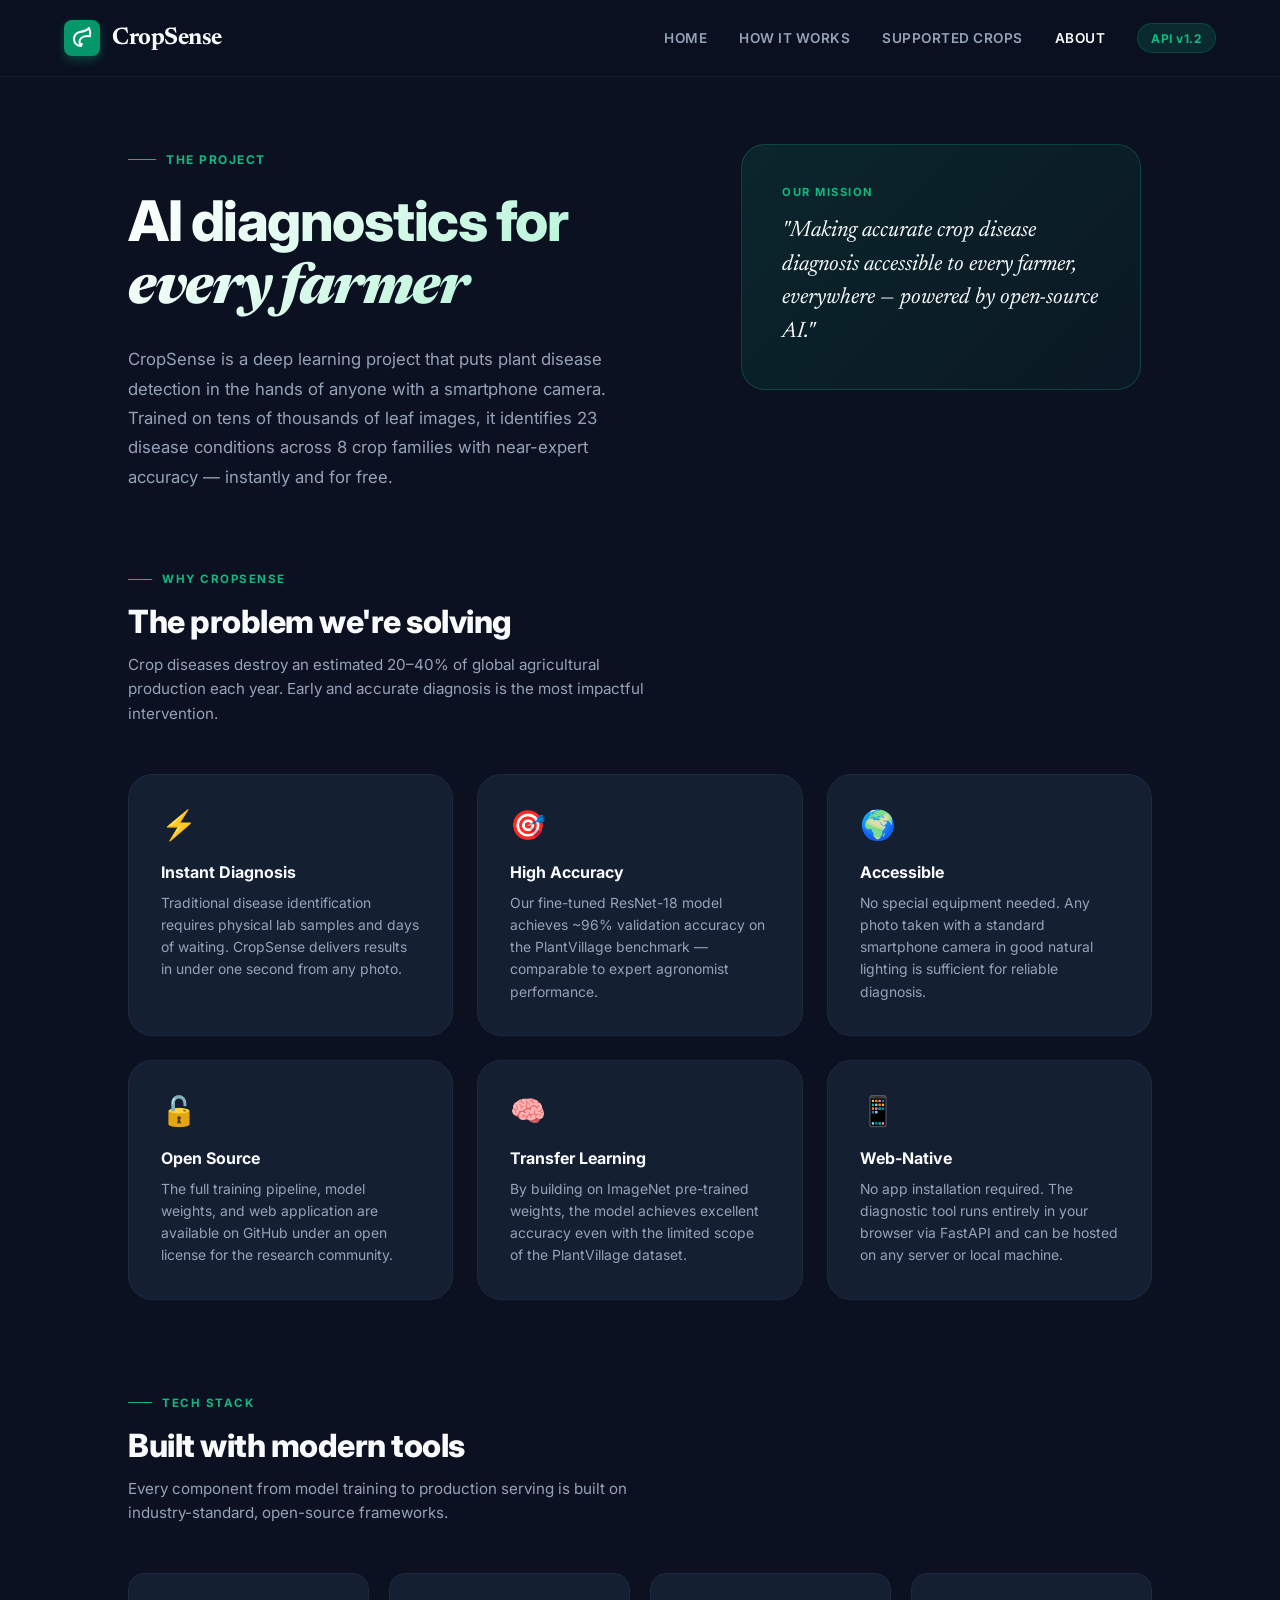
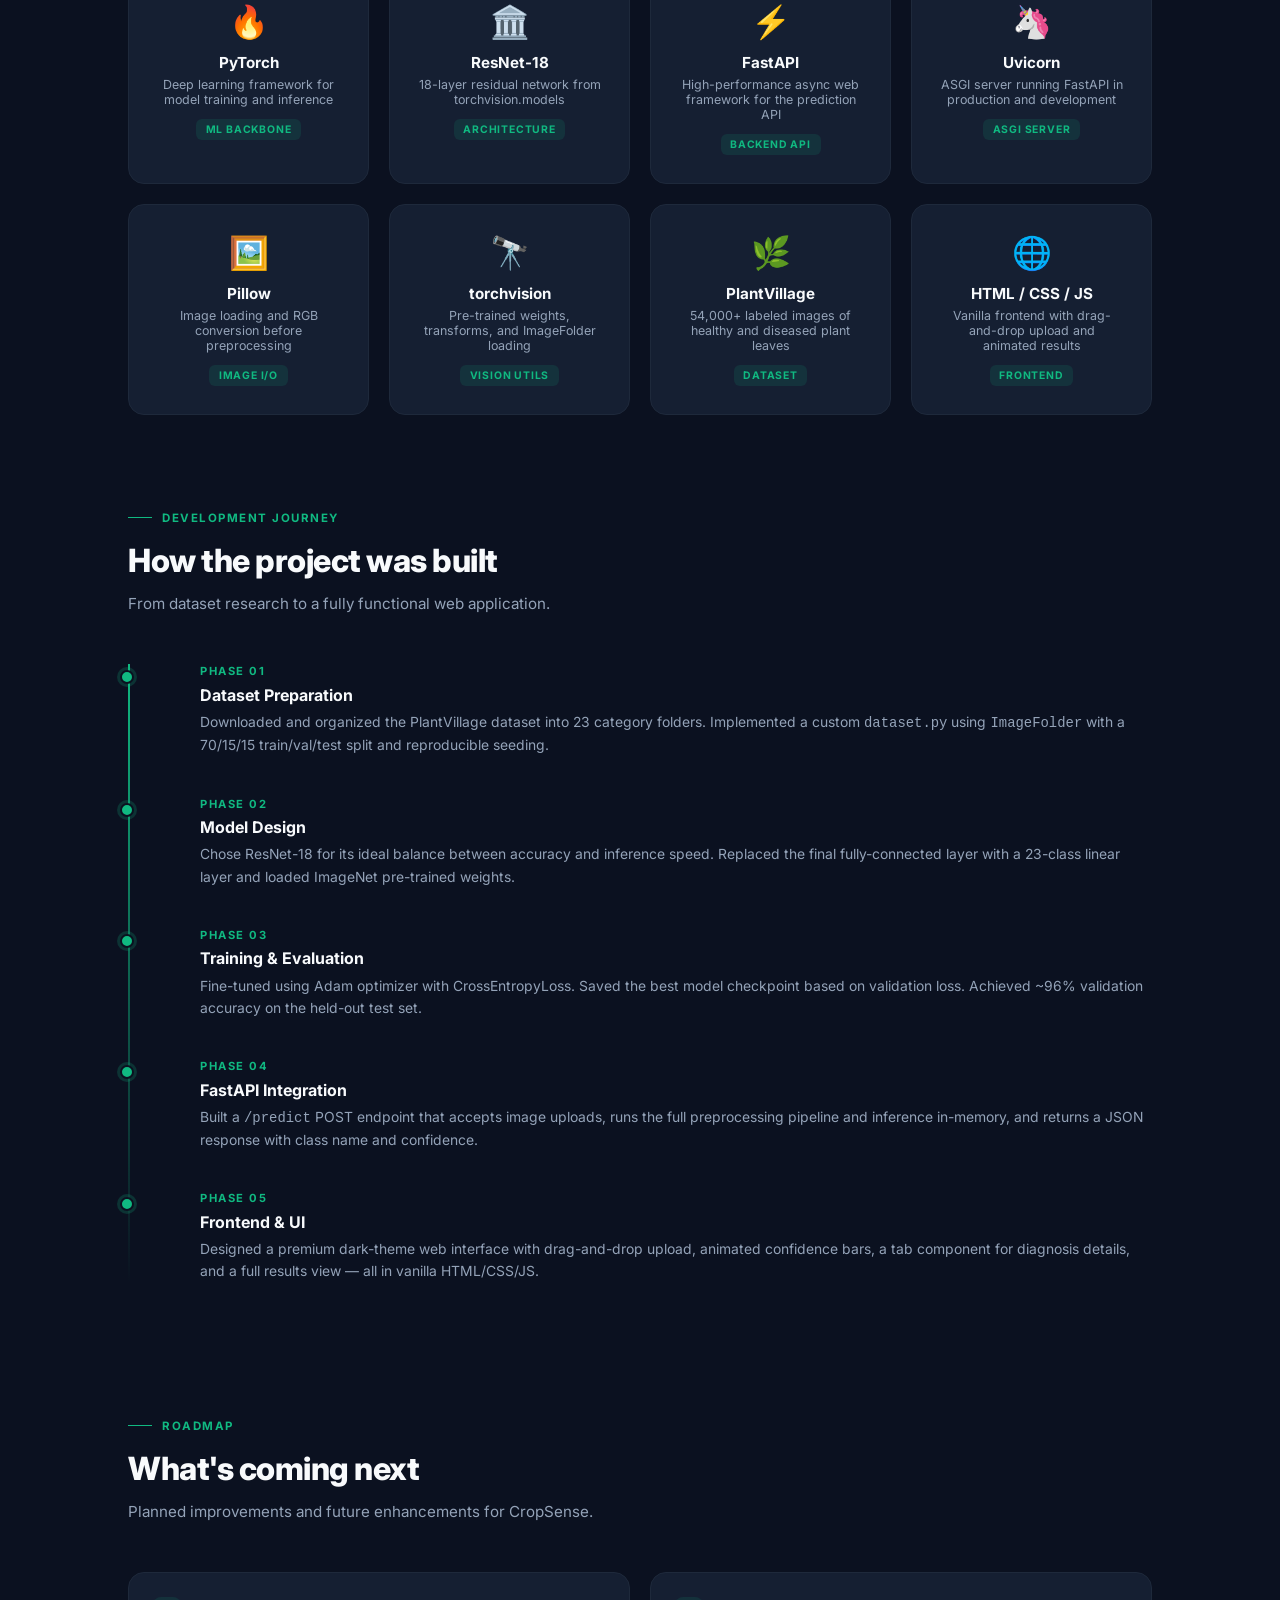
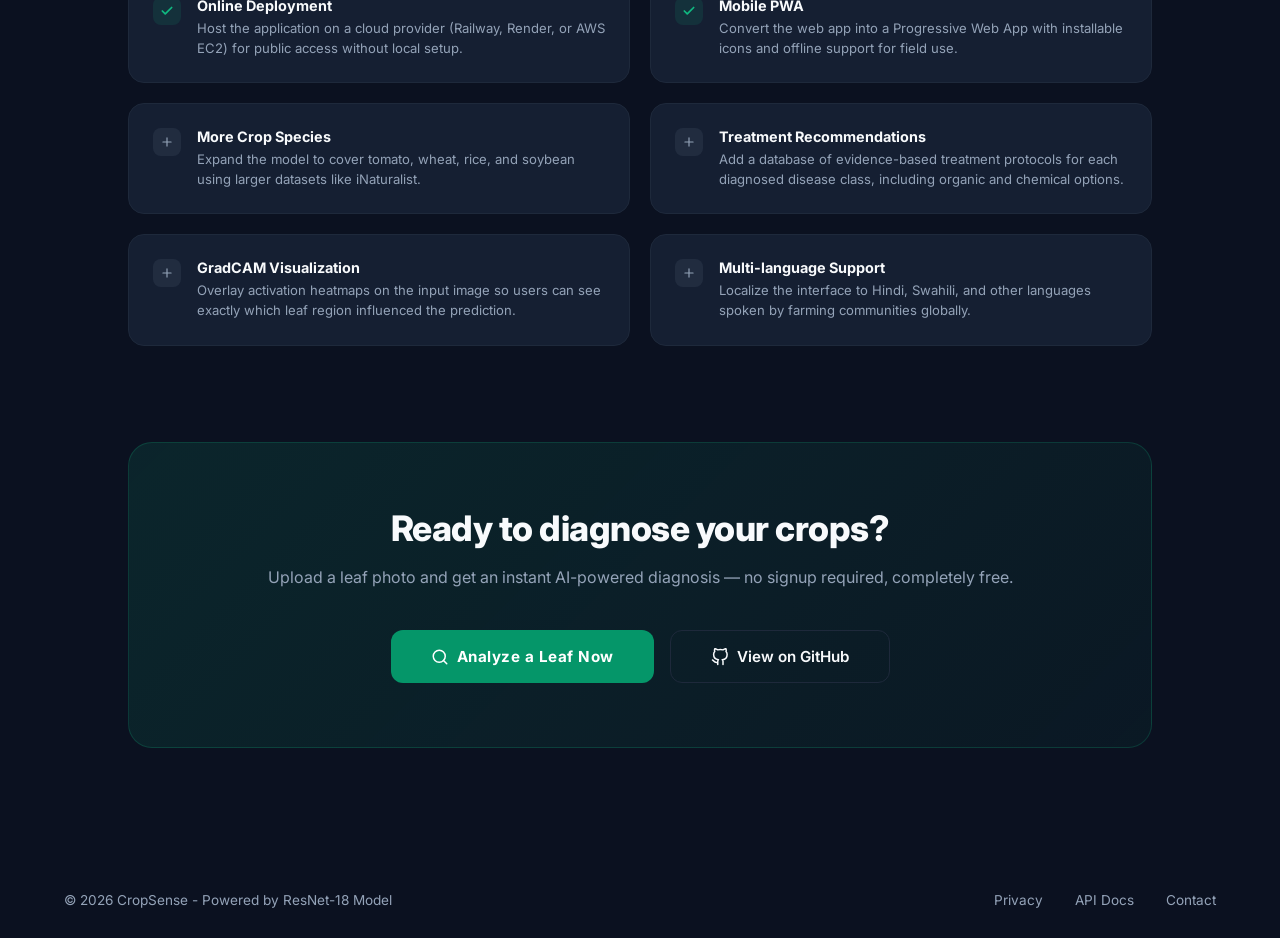
==== static/about.html @ d68f091c "Updated the frontend and added pages for about , home , supported-crops" ====
<!DOCTYPE html>
<html lang="en">
<head>
    <meta charset="UTF-8">
    <meta name="viewport" content="width=device-width, initial-scale=1.0">
    <title>About – CropSense</title>
    <meta name="description" content="About CropSense — an AI-powered plant disease diagnostic tool built with PyTorch, FastAPI, and ResNet-18.">
    <link rel="preconnect" href="https://fonts.googleapis.com">
    <link rel="preconnect" href="https://fonts.gstatic.com" crossorigin>
    <link href="https://fonts.googleapis.com/css2?family=Inter:wght@400;500;600;700;800&family=Newsreader:opsz,wght@6..72,700;6..72,800&display=swap" rel="stylesheet">
    <link rel="stylesheet" href="style.css?v=2">
    <style>
        /* Hero */
        .about-hero {
            padding: 9rem 8rem 5rem 8rem;
            display: flex;
            align-items: flex-start;
            gap: 6rem;
        }
        .hero-left { flex: 1.2; }
        .hero-right { flex: 1; display: flex; align-items: center; justify-content: center; }

        .tag {
            display: inline-flex; align-items: center; gap: 10px;
            color: var(--text-light-green); font-size: 0.75rem; font-weight: 700;
            letter-spacing: 1.5px; margin-bottom: 1.5rem;
        }
        .tag .line { width: 28px; height: 1px; background: var(--text-light-green); }
        .about-hero h1 {
            font-size: 3.5rem; font-weight: 800; letter-spacing: -1.5px;
            line-height: 1.1; margin-bottom: 1.5rem;
            background: linear-gradient(135deg, #fff 0%, #a7f3d0 100%);
            -webkit-background-clip: text; -webkit-text-fill-color: transparent;
        }
        .about-hero .lead { font-size: 1.05rem; color: var(--text-muted); line-height: 1.75; }

        /* Mission card */
        .mission-card {
            background: linear-gradient(135deg, rgba(16,185,129,0.12) 0%, rgba(5,150,105,0.06) 100%);
            border: 1px solid rgba(16,185,129,0.25);
            border-radius: var(--border-radius-xl);
            padding: 2.5rem;
            max-width: 400px;
        }
        .mission-card .m-label {
            font-size: 0.7rem; font-weight: 700; letter-spacing: 1.5px;
            color: var(--text-light-green); margin-bottom: 1rem;
        }
        .mission-card blockquote {
            font-family: 'Newsreader', serif;
            font-size: 1.4rem;
            font-style: italic;
            line-height: 1.5;
            color: var(--text-dark);
            margin: 0;
        }

        /* Why section */
        .why-section { padding: 0 8rem 6rem 8rem; }
        .section-label {
            display: flex; align-items: center; gap: 10px;
            color: var(--text-light-green); font-size: 0.72rem; font-weight: 700;
            letter-spacing: 1.5px; margin-bottom: 1rem;
        }
        .section-label .line { width: 24px; height: 1px; background: var(--text-light-green); }
        .section-title { font-size: 2rem; font-weight: 800; letter-spacing: -0.5px; margin-bottom: 0.75rem; color: var(--text-dark); }
        .section-subtitle { color: var(--text-muted); font-size: 0.95rem; line-height: 1.6; margin-bottom: 3rem; max-width: 540px; }

        .why-grid { display: grid; grid-template-columns: repeat(3, 1fr); gap: 1.5rem; }
        .why-card {
            background: var(--bg-card);
            border: 1px solid var(--border-light);
            border-radius: var(--border-radius-xl);
            padding: 2rem;
            transition: transform 0.25s, border-color 0.25s;
        }
        .why-card:hover { transform: translateY(-4px); border-color: rgba(16,185,129,0.3); }
        .why-icon {
            font-size: 1.8rem; margin-bottom: 1.25rem;
        }
        .why-card h3 { font-size: 1rem; font-weight: 700; color: var(--text-dark); margin-bottom: 0.6rem; }
        .why-card p { font-size: 0.87rem; color: var(--text-muted); line-height: 1.6; }

        /* Tech stack */
        .tech-section { padding: 0 8rem 6rem 8rem; }
        .tech-grid { display: grid; grid-template-columns: repeat(4, 1fr); gap: 1.25rem; }
        .tech-card {
            background: var(--bg-card);
            border: 1px solid var(--border-light);
            border-radius: var(--border-radius-lg);
            padding: 1.75rem;
            text-align: center;
            transition: transform 0.25s, border-color 0.25s;
        }
        .tech-card:hover { transform: translateY(-3px); border-color: rgba(16,185,129,0.3); }
        .tech-logo { font-size: 2rem; margin-bottom: 0.75rem; }
        .tech-card h4 { font-size: 0.95rem; font-weight: 700; color: var(--text-dark); margin-bottom: 0.3rem; }
        .tech-card p { font-size: 0.78rem; color: var(--text-muted); }
        .tech-role {
            display: inline-block; margin-top: 0.75rem;
            font-size: 0.65rem; font-weight: 700; letter-spacing: 0.8px;
            background: rgba(16,185,129,0.12); color: var(--text-light-green);
            padding: 0.25rem 0.6rem; border-radius: 6px;
        }

        /* Timeline */
        .timeline-section { padding: 0 8rem 6rem 8rem; }
        .timeline { position: relative; padding-left: 2rem; }
        .timeline::before {
            content: '';
            position: absolute; left: 0; top: 0; bottom: 0;
            width: 2px;
            background: linear-gradient(180deg, var(--text-light-green) 0%, transparent 100%);
        }
        .timeline-item {
            position: relative; padding-left: 2.5rem; margin-bottom: 2.5rem;
        }
        .timeline-item::before {
            content: '';
            position: absolute; left: -2.5rem; top: 6px;
            width: 10px; height: 10px;
            border-radius: 50%;
            background: var(--text-light-green);
            border: 2px solid var(--bg-main);
            box-shadow: 0 0 0 3px rgba(16,185,129,0.2);
        }
        .timeline-phase {
            font-size: 0.7rem; font-weight: 700; color: var(--text-light-green);
            letter-spacing: 1.5px; margin-bottom: 0.4rem;
        }
        .timeline-item h3 { font-size: 1rem; font-weight: 700; color: var(--text-dark); margin-bottom: 0.4rem; }
        .timeline-item p { font-size: 0.87rem; color: var(--text-muted); line-height: 1.6; }

        /* CTA */
        .cta-section {
            margin: 0 8rem 6rem 8rem;
            background: linear-gradient(135deg, rgba(16,185,129,0.12) 0%, rgba(5,150,105,0.06) 100%);
            border: 1px solid rgba(16,185,129,0.2);
            border-radius: var(--border-radius-xl);
            padding: 4rem;
            text-align: center;
        }
        .cta-section h2 {
            font-size: 2.2rem; font-weight: 800; letter-spacing: -0.5px;
            color: var(--text-dark); margin-bottom: 1rem;
        }
        .cta-section p { color: var(--text-muted); font-size: 1rem; line-height: 1.6; margin-bottom: 2.5rem; }
        .cta-buttons { display: flex; gap: 1rem; justify-content: center; flex-wrap: wrap; }
        .btn-primary {
            background: var(--bg-dark-accent); color: white;
            border: none; padding: 1rem 2.5rem;
            border-radius: 12px; font-weight: 700; font-size: 0.95rem;
            letter-spacing: 0.5px; cursor: pointer; text-decoration: none;
            display: inline-flex; align-items: center; gap: 8px;
            transition: background 0.2s, transform 0.1s;
        }
        .btn-primary:hover { background: var(--bg-dark-accent-hover); transform: translateY(-1px); }
        .btn-secondary {
            background: transparent; color: var(--text-dark);
            border: 1px solid var(--border-light); padding: 1rem 2.5rem;
            border-radius: 12px; font-weight: 600; font-size: 0.95rem;
            cursor: pointer; text-decoration: none;
            display: inline-flex; align-items: center; gap: 8px;
            transition: border-color 0.2s, color 0.2s;
        }
        .btn-secondary:hover { border-color: rgba(16,185,129,0.4); color: var(--text-light-green); }

        /* Future Roadmap */
        .roadmap-section { padding: 0 8rem 6rem 8rem; }
        .roadmap-grid { display: grid; grid-template-columns: repeat(2, 1fr); gap: 1.25rem; }
        .roadmap-item {
            background: var(--bg-card);
            border: 1px solid var(--border-light);
            border-radius: var(--border-radius-lg);
            padding: 1.5rem;
            display: flex;
            align-items: flex-start;
            gap: 1rem;
        }
        .roadmap-check {
            width: 28px; height: 28px; border-radius: 8px;
            display: flex; align-items: center; justify-content: center;
            flex-shrink: 0;
        }
        .roadmap-check.planned { background: rgba(16,185,129,0.12); color: var(--text-light-green); }
        .roadmap-check.future { background: rgba(148,163,184,0.1); color: var(--text-muted); }
        .roadmap-item h4 { font-size: 0.9rem; font-weight: 700; color: var(--text-dark); margin-bottom: 0.3rem; }
        .roadmap-item p { font-size: 0.82rem; color: var(--text-muted); line-height: 1.5; }

        @media(max-width: 1024px) {
            .about-hero { flex-direction: column; padding: 6rem 2rem 3rem; gap: 2rem; }
            .why-section, .tech-section, .timeline-section, .roadmap-section, .cta-section { padding-left: 2rem; padding-right: 2rem; }
            .cta-section { margin-left: 2rem; margin-right: 2rem; }
            .why-grid, .tech-grid { grid-template-columns: repeat(2, 1fr); }
            .roadmap-grid { grid-template-columns: 1fr; }
        }
    </style>
</head>
<body>

    <!-- Navigation -->
    <nav class="navbar">
        <div class="logo-area">
            <div class="logo-icon">
                <svg width="24" height="24" viewBox="0 0 24 24" fill="none" stroke="white" stroke-width="2" stroke-linecap="round" stroke-linejoin="round">
                    <path d="M11 20A7 7 0 0 1 9.8 6.1C15.5 5 17 4.48 19 2c1 2 2 4.18 1 8.3C11.6 9 7.1 14 11 20c.3-.8.6-1.6.8-2M11 20c-1.3-4-4.6-7-8V9h0"/>
                </svg>
            </div>
            <a href="/" style="text-decoration:none"><span class="logo-text">CropSense</span></a>
        </div>
        <div class="nav-links">
            <a href="/">HOME</a>
            <a href="how-it-works.html">HOW IT WORKS</a>
            <a href="supported-crops.html">SUPPORTED CROPS</a>
            <a href="about.html" style="color: var(--text-dark);">ABOUT</a>
            <span class="api-badge">API v1.2</span>
        </div>
    </nav>

    <!-- Hero -->
    <div class="about-hero">
        <div class="hero-left">
            <div class="tag"><span class="line"></span> THE PROJECT</div>
            <h1>AI diagnostics for<br><span style="font-family:'Newsreader',serif;font-style:italic;">every farmer</span></h1>
            <p class="lead">CropSense is a deep learning project that puts plant disease detection in the hands of anyone with a smartphone camera. Trained on tens of thousands of leaf images, it identifies 23 disease conditions across 8 crop families with near-expert accuracy — instantly and for free.</p>
        </div>
        <div class="hero-right">
            <div class="mission-card">
                <div class="m-label">OUR MISSION</div>
                <blockquote>"Making accurate crop disease diagnosis accessible to every farmer, everywhere — powered by open-source AI."</blockquote>
            </div>
        </div>
    </div>

    <!-- Why Section -->
    <div class="why-section">
        <div class="section-label"><span class="line"></span> WHY CROPSENSE</div>
        <h2 class="section-title">The problem we're solving</h2>
        <p class="section-subtitle">Crop diseases destroy an estimated 20–40% of global agricultural production each year. Early and accurate diagnosis is the most impactful intervention.</p>

        <div class="why-grid">
            <div class="why-card">
                <div class="why-icon">⚡</div>
                <h3>Instant Diagnosis</h3>
                <p>Traditional disease identification requires physical lab samples and days of waiting. CropSense delivers results in under one second from any photo.</p>
            </div>
            <div class="why-card">
                <div class="why-icon">🎯</div>
                <h3>High Accuracy</h3>
                <p>Our fine-tuned ResNet-18 model achieves ~96% validation accuracy on the PlantVillage benchmark — comparable to expert agronomist performance.</p>
            </div>
            <div class="why-card">
                <div class="why-icon">🌍</div>
                <h3>Accessible</h3>
                <p>No special equipment needed. Any photo taken with a standard smartphone camera in good natural lighting is sufficient for reliable diagnosis.</p>
            </div>
            <div class="why-card">
                <div class="why-icon">🔓</div>
                <h3>Open Source</h3>
                <p>The full training pipeline, model weights, and web application are available on GitHub under an open license for the research community.</p>
            </div>
            <div class="why-card">
                <div class="why-icon">🧠</div>
                <h3>Transfer Learning</h3>
                <p>By building on ImageNet pre-trained weights, the model achieves excellent accuracy even with the limited scope of the PlantVillage dataset.</p>
            </div>
            <div class="why-card">
                <div class="why-icon">📱</div>
                <h3>Web-Native</h3>
                <p>No app installation required. The diagnostic tool runs entirely in your browser via FastAPI and can be hosted on any server or local machine.</p>
            </div>
        </div>
    </div>

    <!-- Tech Stack -->
    <div class="tech-section">
        <div class="section-label"><span class="line"></span> TECH STACK</div>
        <h2 class="section-title">Built with modern tools</h2>
        <p class="section-subtitle">Every component from model training to production serving is built on industry-standard, open-source frameworks.</p>

        <div class="tech-grid">
            <div class="tech-card">
                <div class="tech-logo">🔥</div>
                <h4>PyTorch</h4>
                <p>Deep learning framework for model training and inference</p>
                <span class="tech-role">ML BACKBONE</span>
            </div>
            <div class="tech-card">
                <div class="tech-logo">🏛️</div>
                <h4>ResNet-18</h4>
                <p>18-layer residual network from torchvision.models</p>
                <span class="tech-role">ARCHITECTURE</span>
            </div>
            <div class="tech-card">
                <div class="tech-logo">⚡</div>
                <h4>FastAPI</h4>
                <p>High-performance async web framework for the prediction API</p>
                <span class="tech-role">BACKEND API</span>
            </div>
            <div class="tech-card">
                <div class="tech-logo">🦄</div>
                <h4>Uvicorn</h4>
                <p>ASGI server running FastAPI in production and development</p>
                <span class="tech-role">ASGI SERVER</span>
            </div>
            <div class="tech-card">
                <div class="tech-logo">🖼️</div>
                <h4>Pillow</h4>
                <p>Image loading and RGB conversion before preprocessing</p>
                <span class="tech-role">IMAGE I/O</span>
            </div>
            <div class="tech-card">
                <div class="tech-logo">🔭</div>
                <h4>torchvision</h4>
                <p>Pre-trained weights, transforms, and ImageFolder loading</p>
                <span class="tech-role">VISION UTILS</span>
            </div>
            <div class="tech-card">
                <div class="tech-logo">🌿</div>
                <h4>PlantVillage</h4>
                <p>54,000+ labeled images of healthy and diseased plant leaves</p>
                <span class="tech-role">DATASET</span>
            </div>
            <div class="tech-card">
                <div class="tech-logo">🌐</div>
                <h4>HTML / CSS / JS</h4>
                <p>Vanilla frontend with drag-and-drop upload and animated results</p>
                <span class="tech-role">FRONTEND</span>
            </div>
        </div>
    </div>

    <!-- Development Timeline -->
    <div class="timeline-section">
        <div class="section-label"><span class="line"></span> DEVELOPMENT JOURNEY</div>
        <h2 class="section-title">How the project was built</h2>
        <p class="section-subtitle">From dataset research to a fully functional web application.</p>

        <div class="timeline">
            <div class="timeline-item">
                <div class="timeline-phase">PHASE 01</div>
                <h3>Dataset Preparation</h3>
                <p>Downloaded and organized the PlantVillage dataset into 23 category folders. Implemented a custom <code>dataset.py</code> using <code>ImageFolder</code> with a 70/15/15 train/val/test split and reproducible seeding.</p>
            </div>
            <div class="timeline-item">
                <div class="timeline-phase">PHASE 02</div>
                <h3>Model Design</h3>
                <p>Chose ResNet-18 for its ideal balance between accuracy and inference speed. Replaced the final fully-connected layer with a 23-class linear layer and loaded ImageNet pre-trained weights.</p>
            </div>
            <div class="timeline-item">
                <div class="timeline-phase">PHASE 03</div>
                <h3>Training &amp; Evaluation</h3>
                <p>Fine-tuned using Adam optimizer with CrossEntropyLoss. Saved the best model checkpoint based on validation loss. Achieved ~96% validation accuracy on the held-out test set.</p>
            </div>
            <div class="timeline-item">
                <div class="timeline-phase">PHASE 04</div>
                <h3>FastAPI Integration</h3>
                <p>Built a <code>/predict</code> POST endpoint that accepts image uploads, runs the full preprocessing pipeline and inference in-memory, and returns a JSON response with class name and confidence.</p>
            </div>
            <div class="timeline-item">
                <div class="timeline-phase">PHASE 05</div>
                <h3>Frontend &amp; UI</h3>
                <p>Designed a premium dark-theme web interface with drag-and-drop upload, animated confidence bars, a tab component for diagnosis details, and a full results view — all in vanilla HTML/CSS/JS.</p>
            </div>
        </div>
    </div>

    <!-- Future Roadmap -->
    <div class="roadmap-section">
        <div class="section-label"><span class="line"></span> ROADMAP</div>
        <h2 class="section-title">What's coming next</h2>
        <p class="section-subtitle">Planned improvements and future enhancements for CropSense.</p>

        <div class="roadmap-grid">
            <div class="roadmap-item">
                <div class="roadmap-check planned">
                    <svg width="14" height="14" viewBox="0 0 24 24" fill="none" stroke="currentColor" stroke-width="3" stroke-linecap="round" stroke-linejoin="round"><polyline points="20 6 9 17 4 12"></polyline></svg>
                </div>
                <div>
                    <h4>Online Deployment</h4>
                    <p>Host the application on a cloud provider (Railway, Render, or AWS EC2) for public access without local setup.</p>
                </div>
            </div>
            <div class="roadmap-item">
                <div class="roadmap-check planned">
                    <svg width="14" height="14" viewBox="0 0 24 24" fill="none" stroke="currentColor" stroke-width="3" stroke-linecap="round" stroke-linejoin="round"><polyline points="20 6 9 17 4 12"></polyline></svg>
                </div>
                <div>
                    <h4>Mobile PWA</h4>
                    <p>Convert the web app into a Progressive Web App with installable icons and offline support for field use.</p>
                </div>
            </div>
            <div class="roadmap-item">
                <div class="roadmap-check future">
                    <svg width="14" height="14" viewBox="0 0 24 24" fill="none" stroke="currentColor" stroke-width="2" stroke-linecap="round" stroke-linejoin="round"><line x1="12" y1="5" x2="12" y2="19"></line><line x1="5" y1="12" x2="19" y2="12"></line></svg>
                </div>
                <div>
                    <h4>More Crop Species</h4>
                    <p>Expand the model to cover tomato, wheat, rice, and soybean using larger datasets like iNaturalist.</p>
                </div>
            </div>
            <div class="roadmap-item">
                <div class="roadmap-check future">
                    <svg width="14" height="14" viewBox="0 0 24 24" fill="none" stroke="currentColor" stroke-width="2" stroke-linecap="round" stroke-linejoin="round"><line x1="12" y1="5" x2="12" y2="19"></line><line x1="5" y1="12" x2="19" y2="12"></line></svg>
                </div>
                <div>
                    <h4>Treatment Recommendations</h4>
                    <p>Add a database of evidence-based treatment protocols for each diagnosed disease class, including organic and chemical options.</p>
                </div>
            </div>
            <div class="roadmap-item">
                <div class="roadmap-check future">
                    <svg width="14" height="14" viewBox="0 0 24 24" fill="none" stroke="currentColor" stroke-width="2" stroke-linecap="round" stroke-linejoin="round"><line x1="12" y1="5" x2="12" y2="19"></line><line x1="5" y1="12" x2="19" y2="12"></line></svg>
                </div>
                <div>
                    <h4>GradCAM Visualization</h4>
                    <p>Overlay activation heatmaps on the input image so users can see exactly which leaf region influenced the prediction.</p>
                </div>
            </div>
            <div class="roadmap-item">
                <div class="roadmap-check future">
                    <svg width="14" height="14" viewBox="0 0 24 24" fill="none" stroke="currentColor" stroke-width="2" stroke-linecap="round" stroke-linejoin="round"><line x1="12" y1="5" x2="12" y2="19"></line><line x1="5" y1="12" x2="19" y2="12"></line></svg>
                </div>
                <div>
                    <h4>Multi-language Support</h4>
                    <p>Localize the interface to Hindi, Swahili, and other languages spoken by farming communities globally.</p>
                </div>
            </div>
        </div>
    </div>

    <!-- CTA -->
    <div class="cta-section">
        <h2>Ready to diagnose your crops?</h2>
        <p>Upload a leaf photo and get an instant AI-powered diagnosis — no signup required, completely free.</p>
        <div class="cta-buttons">
            <a href="/" class="btn-primary">
                <svg width="18" height="18" viewBox="0 0 24 24" fill="none" stroke="currentColor" stroke-width="2" stroke-linecap="round" stroke-linejoin="round"><circle cx="11" cy="11" r="8"></circle><line x1="21" y1="21" x2="16.65" y2="16.65"></line></svg>
                Analyze a Leaf Now
            </a>
            <a href="https://github.com/AdarshRaj-404/Crop_disease_prediction" target="_blank" class="btn-secondary">
                <svg width="18" height="18" viewBox="0 0 24 24" fill="none" stroke="currentColor" stroke-width="2" stroke-linecap="round" stroke-linejoin="round"><path d="M9 19c-5 1.5-5-2.5-7-3m14 6v-3.87a3.37 3.37 0 0 0-.94-2.61c3.14-.35 6.44-1.54 6.44-7A5.44 5.44 0 0 0 20 4.77 5.07 5.07 0 0 0 19.91 1S18.73.65 16 2.48a13.38 13.38 0 0 0-7 0C6.27.65 5.09 1 5.09 1A5.07 5.07 0 0 0 5 4.77a5.44 5.44 0 0 0-1.5 3.78c0 5.42 3.3 6.61 6.44 7A3.37 3.37 0 0 0 9 18.13V22"></path></svg>
                View on GitHub
            </a>
        </div>
    </div>

    <!-- Footer -->
    <footer>
        <div class="copy">© 2026 CropSense - Powered by ResNet-18 Model</div>
        <div class="footer-links">
            <a href="#">Privacy</a>
            <a href="#">API Docs</a>
            <a href="#">Contact</a>
        </div>
    </footer>

</body>
</html>
---- static/style.css ----
:root {
    /* New Dark Theme Palette */
    --bg-main: #0B1120;
    /* Deep slate baseline */
    --bg-card: #151f32;
    /* Slightly lighter card bg */
    --bg-dark-accent: #059669;
    /* Emerald green */
    --bg-dark-accent-hover: #047857;
    --text-dark: #f8fafc;
    /* Primary text (white/slate-50) */
    --text-forest: #34d399;
    /* Green accent text */
    --text-light-green: #10b981;
    --text-muted: #94a3b8;
    /* Slate-400 for subtitles/descriptions */
    --border-light: #1e293b;

    /* Specific statuses */
    --pill-healthy-bg: #064e3b;
    --pill-healthy-text: #34d399;

    /* Layout */
    --border-radius-lg: 16px;
    --border-radius-xl: 24px;
    --shadow-card: 0 20px 40px rgba(0, 0, 0, 0.5);
}

* {
    box-sizing: border-box;
    margin: 0;
    padding: 0;
}

body {
    background-color: var(--bg-main);
    color: var(--text-dark);
    font-family: 'Inter', -apple-system, sans-serif;
    min-height: 100vh;
    display: flex;
    flex-direction: column;
    overflow-x: hidden;
}

/* --- Navigation --- */
.navbar {
    position: fixed;
    top: 0;
    left: 0;
    width: 100%;
    display: flex;
    justify-content: space-between;
    align-items: center;
    padding: 1.25rem 4rem;
    z-index: 1000;
    /* Translucency effect when scrolling */
    background-color: rgba(11, 17, 32, 0.75);
    backdrop-filter: blur(12px);
    -webkit-backdrop-filter: blur(12px);
    border-bottom: 1px solid rgba(255, 255, 255, 0.05);
}

.logo-area {
    display: flex;
    align-items: center;
    gap: 0.75rem;
}

.logo-icon {
    width: 36px;
    height: 36px;
    background-color: var(--bg-dark-accent);
    border-radius: 8px;
    display: flex;
    align-items: center;
    justify-content: center;
    box-shadow: 0 4px 10px rgba(5, 150, 105, 0.4);
}

.logo-text {
    font-family: 'Newsreader', serif;
    font-weight: 700;
    font-size: 1.5rem;
    color: var(--text-dark);
    letter-spacing: -0.5px;
}

.nav-links {
    display: flex;
    align-items: center;
    gap: 2rem;
}

.nav-links a {
    text-decoration: none;
    color: var(--text-muted);
    font-size: 0.85rem;
    font-weight: 600;
    letter-spacing: 0.5px;
    transition: color 0.2s;
}

.nav-links a:hover {
    color: var(--text-dark);
}

.api-badge {
    background: rgba(5, 150, 105, 0.2);
    color: var(--text-light-green);
    border: 1px solid rgba(5, 150, 105, 0.3);
    font-size: 0.75rem;
    font-weight: 700;
    padding: 0.4rem 0.8rem;
    border-radius: 20px;
    letter-spacing: 0.5px;
}

/* --- Split Layout Main --- */
.split-layout {
    display: flex;
    flex: 1;
    position: relative;
    padding-top: 5rem;
    /* Push down content so fixed navbar doesn't cover it */
}

/* Left Pane Details */
.left-pane {
    flex: 1;
    padding: 4rem 4rem 4rem 8rem;
    display: flex;
    flex-direction: column;
    justify-content: center;
    position: relative;
}

.hero-content {
    max-width: 550px;
    position: relative;
    z-index: 2;
}

.subtitle-badge {
    color: var(--text-light-green);
    font-size: 0.75rem;
    font-weight: 700;
    letter-spacing: 1.5px;
    margin-bottom: 1.5rem;
    display: flex;
    align-items: center;
    gap: 12px;
}

.subtitle-badge .line {
    width: 30px;
    height: 1px;
    background-color: var(--text-light-green);
}

.left-pane h1 {
    font-family: 'Inter', sans-serif;
    font-size: 5rem;
    line-height: 1.1;
    font-weight: 800;
    margin-bottom: 2rem;
    letter-spacing: -2px;
    background: linear-gradient(135deg, #ffffff 0%, #a7f3d0 100%);
    -webkit-background-clip: text;
    -webkit-text-fill-color: transparent;
}

.accent-italic {
    font-family: 'Newsreader', serif;
    font-style: italic;
    font-weight: 700;
    background: linear-gradient(135deg, #34d399 0%, #10b981 100%);
    -webkit-background-clip: text;
    -webkit-text-fill-color: transparent;
}

.hero-desc {
    font-size: 1.15rem;
    line-height: 1.6;
    color: var(--text-muted);
    margin-bottom: 4rem;
    max-width: 450px;
}


.leaf-watermark {
    position: absolute;
    top: 10%;
    right: 0;
    width: 300px;
    height: auto;
    color: rgba(255, 255, 255, 0.02);
    z-index: 1;
    pointer-events: none;
}

/* Right Pane Details */
.right-pane {
    flex: 1;
    background-color: transparent;
    position: relative;
    display: flex;
    justify-content: center;
    align-items: flex-start;
    padding-top: 4rem;
}

.background-circles {
    position: absolute;
    top: 50%;
    left: 50%;
    transform: translate(-50%, -50%);
    width: 600px;
    height: 600px;
    border-radius: 50%;
    border: 1px solid rgba(255, 255, 255, 0.02);
    z-index: 1;
}

.background-circles::before {
    content: '';
    position: absolute;
    top: 10%;
    left: 10%;
    right: 10%;
    bottom: 10%;
    border-radius: 50%;
    border: 1px solid rgba(255, 255, 255, 0.03);
}

/* --- Widgets --- */
.analysis-widget {
    background: var(--bg-card);
    width: 100%;
    max-width: 500px;
    border-radius: var(--border-radius-xl);
    box-shadow: var(--shadow-card);
    z-index: 10;
    overflow: hidden;
    transition: all 0.3s ease;
    border: 1px solid var(--border-light);
}

.widget-header {
    background: rgba(0, 0, 0, 0.2);
    color: var(--text-dark);
    padding: 1.25rem 1.5rem;
    display: flex;
    justify-content: space-between;
    align-items: center;
    font-size: 0.8rem;
    font-weight: 700;
    letter-spacing: 1px;
    border-bottom: 1px solid var(--border-light);
}

.status-dot {
    width: 8px;
    height: 8px;
    background: #10b981;
    border-radius: 50%;
    box-shadow: 0 0 0 4px rgba(16, 185, 129, 0.2);
}

.widget-body {
    padding: 2.5rem;
}

.upload-area {
    border: 1px dashed var(--border-light);
    background: rgba(0, 0, 0, 0.2);
    border-radius: var(--border-radius-lg);
    height: 250px;
    display: flex;
    justify-content: center;
    align-items: center;
    margin-bottom: 1.5rem;
    transition: all 0.2s ease;
}

.upload-area.highlight {
    border-color: var(--text-light-green);
    background: rgba(16, 185, 129, 0.05);
}

.upload-placeholder {
    display: flex;
    flex-direction: column;
    align-items: center;
    gap: 0.5rem;
}

.placeholder-icon {
    color: var(--text-light-green);
    margin-bottom: 0.5rem;
}

.primary-text {
    font-weight: 700;
    color: var(--text-dark);
    font-size: 1.1rem;
}

.secondary-text {
    color: var(--text-muted);
    font-size: 0.9rem;
}

.btn-text-upload {
    background: none;
    border: none;
    color: var(--text-light-green);
    font-weight: 600;
    text-decoration: underline;
    cursor: pointer;
    font-size: 0.9rem;
}

.file-info {
    display: flex;
    justify-content: space-between;
    align-items: center;
    background: rgba(0, 0, 0, 0.2);
    padding: 1rem 1.5rem;
    border-radius: 8px;
    border: 1px solid var(--border-light);
    margin-bottom: 1.5rem;
}

.file-details {
    display: flex;
    align-items: center;
    gap: 12px;
    font-size: 0.9rem;
    font-weight: 500;
    color: var(--text-dark);
}

.file-actions {
    display: flex;
    align-items: center;
    gap: 12px;
}

.filesize {
    font-size: 0.8rem;
    color: var(--text-muted);
}

.btn-close {
    background: none;
    border: none;
    color: var(--text-muted);
    cursor: pointer;
    display: flex;
    align-items: center;
    justify-content: center;
}

.btn-close:hover {
    color: #ef4444;
}

.btn-primary-dark {
    width: 100%;
    background: var(--bg-dark-accent);
    color: white;
    border: none;
    padding: 1.2rem;
    border-radius: 12px;
    font-weight: 600;
    font-size: 0.95rem;
    letter-spacing: 0.5px;
    cursor: pointer;
    display: flex;
    justify-content: center;
    align-items: center;
    gap: 8px;
    transition: background 0.2s, transform 0.1s;
}

.btn-primary-dark:hover:not(:disabled) {
    background: var(--bg-dark-accent-hover);
    transform: translateY(-1px);
}

.btn-primary-dark:disabled {
    background: #334155;
    color: #94a3b8;
    cursor: not-allowed;
}

/* --- Results View (The full-width layout shown in second image) --- */
.results-view {
    width: 100%;
    padding: 0 4rem;
    z-index: 20;
    animation: fadeIn 0.4s ease forwards;
}

/* We hide the hero content to make results full width */
body.results-mode .left-pane .hero-content,
body.results-mode .left-pane .leaf-watermark {
    display: none;
}

body.results-mode .right-pane {
    background-color: transparent;
}

body.results-mode .split-layout {
    display: block;
    padding-top: 7rem;
    /* slightly more padding for Nav in full mode */
}

.results-grid {
    display: grid;
    grid-template-columns: 1fr 1fr;
    gap: 2rem;
    margin-bottom: 2rem;
    max-width: 1100px;
    margin: 0 auto 2rem auto;
}

.image-presentation {
    background: var(--bg-card);
    border-radius: var(--border-radius-xl);
    overflow: hidden;
    position: relative;
    box-shadow: var(--shadow-card);
    border: 1px solid var(--border-light);
}

#result-img {
    width: 100%;
    height: 100%;
    object-fit: cover;
    display: block;
    aspect-ratio: 1 / 1;
}

.data-presentation {
    background: var(--bg-card);
    border-radius: var(--border-radius-xl);
    padding: 3rem;
    box-shadow: var(--shadow-card);
    border: 1px solid var(--border-light);
}

/* Pill badge styling */
.pill-badge {
    display: inline-flex;
    align-items: center;
    gap: 6px;
    padding: 0.4rem 0.8rem;
    border-radius: 20px;
    font-size: 0.75rem;
    font-weight: 700;
    letter-spacing: 0.5px;
    margin-bottom: 1rem;
}

.pill-badge.healthy {
    background: var(--pill-healthy-bg);
    color: var(--pill-healthy-text);
}

.pill-badge.healthy .dot {
    background: var(--pill-healthy-text);
}

.pill-badge.disease {
    background: #450a0a;
    color: #fca5a5;
}

.pill-badge.disease .dot {
    background: #ef4444;
}

.pill-badge .dot {
    width: 6px;
    height: 6px;
    border-radius: 50%;
}

.diagnosis-header {
    font-family: 'Newsreader', serif;
    font-size: 2.5rem;
    color: var(--text-dark);
    margin-bottom: 0.2rem;
}

.diagnosis-sub {
    color: var(--text-muted);
    font-style: italic;
    margin-bottom: 2.5rem;
}

/* Confidence Bar exactly like mockup */
.confidence-row {
    display: flex;
    align-items: center;
    gap: 1.5rem;
    margin-bottom: 3rem;
}

.conf-label {
    font-size: 0.75rem;
    font-weight: 700;
    color: var(--text-muted);
    letter-spacing: 1px;
}

.conf-bar-bg {
    flex: 1;
    height: 6px;
    background: #1e293b;
    /* Dark track */
    border-radius: 3px;
    overflow: hidden;
}

.conf-bar-fill {
    height: 100%;
    background: var(--text-light-green);
    /* Default green */
    border-radius: 3px;
    transition: width 1s ease;
    box-shadow: 0 0 10px rgba(16, 185, 129, 0.4);
}

.conf-bar-fill.warning {
    background: #ef4444;
    /* Red for disease */
    box-shadow: 0 0 10px rgba(239, 68, 68, 0.4);
}

.conf-value {
    font-weight: 700;
    font-family: 'Newsreader', serif;
    font-size: 1.25rem;
}

/* Tabs */
.tabs {
    display: flex;
    border-bottom: 1px solid var(--border-light);
    margin-bottom: 2rem;
}

.tab {
    padding: 1rem 1.5rem;
    font-size: 0.8rem;
    font-weight: 700;
    color: var(--text-muted);
    cursor: pointer;
    border-bottom: 2px solid transparent;
    transition: all 0.2s;
    letter-spacing: 0.5px;
}

.tab.active {
    color: var(--text-dark);
    border-bottom-color: var(--text-light-green);
}

.tab-content {
    display: none;
    animation: fadeIn 0.3s;
}

.tab-content.active {
    display: block;
}

.checklist {
    list-style: none;
}

.checklist li {
    display: flex;
    gap: 1rem;
    margin-bottom: 1.5rem;
    font-size: 0.95rem;
    line-height: 1.5;
    color: var(--text-dark);
}

.checklist li strong {
    color: var(--text-light-green);
}

.check-icon {
    flex-shrink: 0;
    width: 20px;
    height: 20px;
    border-radius: 50%;
    background: var(--pill-healthy-bg);
    color: var(--pill-healthy-text);
    display: flex;
    justify-content: center;
    align-items: center;
    margin-top: 2px;
}

/* Action Cards */
.action-cards {
    display: grid;
    grid-template-columns: repeat(3, 1fr);
    gap: 1.5rem;
    max-width: 1100px;
    margin: 0 auto;
}

.action-card {
    background: var(--bg-card);
    padding: 2rem;
    border-radius: var(--border-radius-lg);
    box-shadow: var(--shadow-card);
    transition: transform 0.2s;
    cursor: pointer;
    border: 1px solid var(--border-light);
}

.action-card:hover {
    transform: translateY(-3px);
    border-color: rgba(255, 255, 255, 0.1);
}

.card-icon {
    width: 40px;
    height: 40px;
    background: rgba(0, 0, 0, 0.2);
    border-radius: 8px;
    display: flex;
    justify-content: center;
    align-items: center;
    margin-bottom: 1rem;
}

.action-card h4 {
    font-size: 1rem;
    color: var(--text-dark);
    margin-bottom: 0.5rem;
}

.action-card p {
    font-size: 0.85rem;
    color: var(--text-muted);
    line-height: 1.5;
}

/* Resets */
#reset-workflow {
    margin: 3rem auto 0 auto;
    display: flex;
    align-items: center;
    gap: 8px;
    color: var(--text-muted);
    font-size: 0.8rem;
    letter-spacing: 1px;
    background: transparent;
    border: none;
    cursor: pointer;
}

#reset-workflow:hover {
    color: var(--text-dark);
}

/* Utilities */
.hidden {
    display: none !important;
}

.loader-box {
    display: flex;
    flex-direction: column;
    align-items: center;
    gap: 1rem;
    padding: 3rem 0;
    color: var(--text-muted);
    font-weight: 500;
}

.spinner-modern {
    width: 40px;
    height: 40px;
    border: 3px solid rgba(255, 255, 255, 0.05);
    border-top-color: var(--text-light-green);
    border-radius: 50%;
    animation: spin 1s linear infinite;
}

@keyframes spin {
    to {
        transform: rotate(360deg);
    }
}

@keyframes fadeIn {
    from {
        opacity: 0;
        transform: translateY(5px);
    }

    to {
        opacity: 1;
        transform: translateY(0);
    }
}

/* Footer Section */
footer {
    display: flex;
    justify-content: space-between;
    padding: 3rem 4rem 2rem 4rem;
    color: var(--text-muted);
    font-size: 0.85rem;
    z-index: 100;
}

.footer-links {
    display: flex;
    gap: 2rem;
}

.footer-links a {
    color: inherit;
    text-decoration: none;
}

.footer-links a:hover {
    color: var(--text-dark);
}

@media(max-width: 1024px) {
    .split-layout {
        flex-direction: column;
    }

    body.results-mode .results-grid {
        grid-template-columns: 1fr;
    }
}
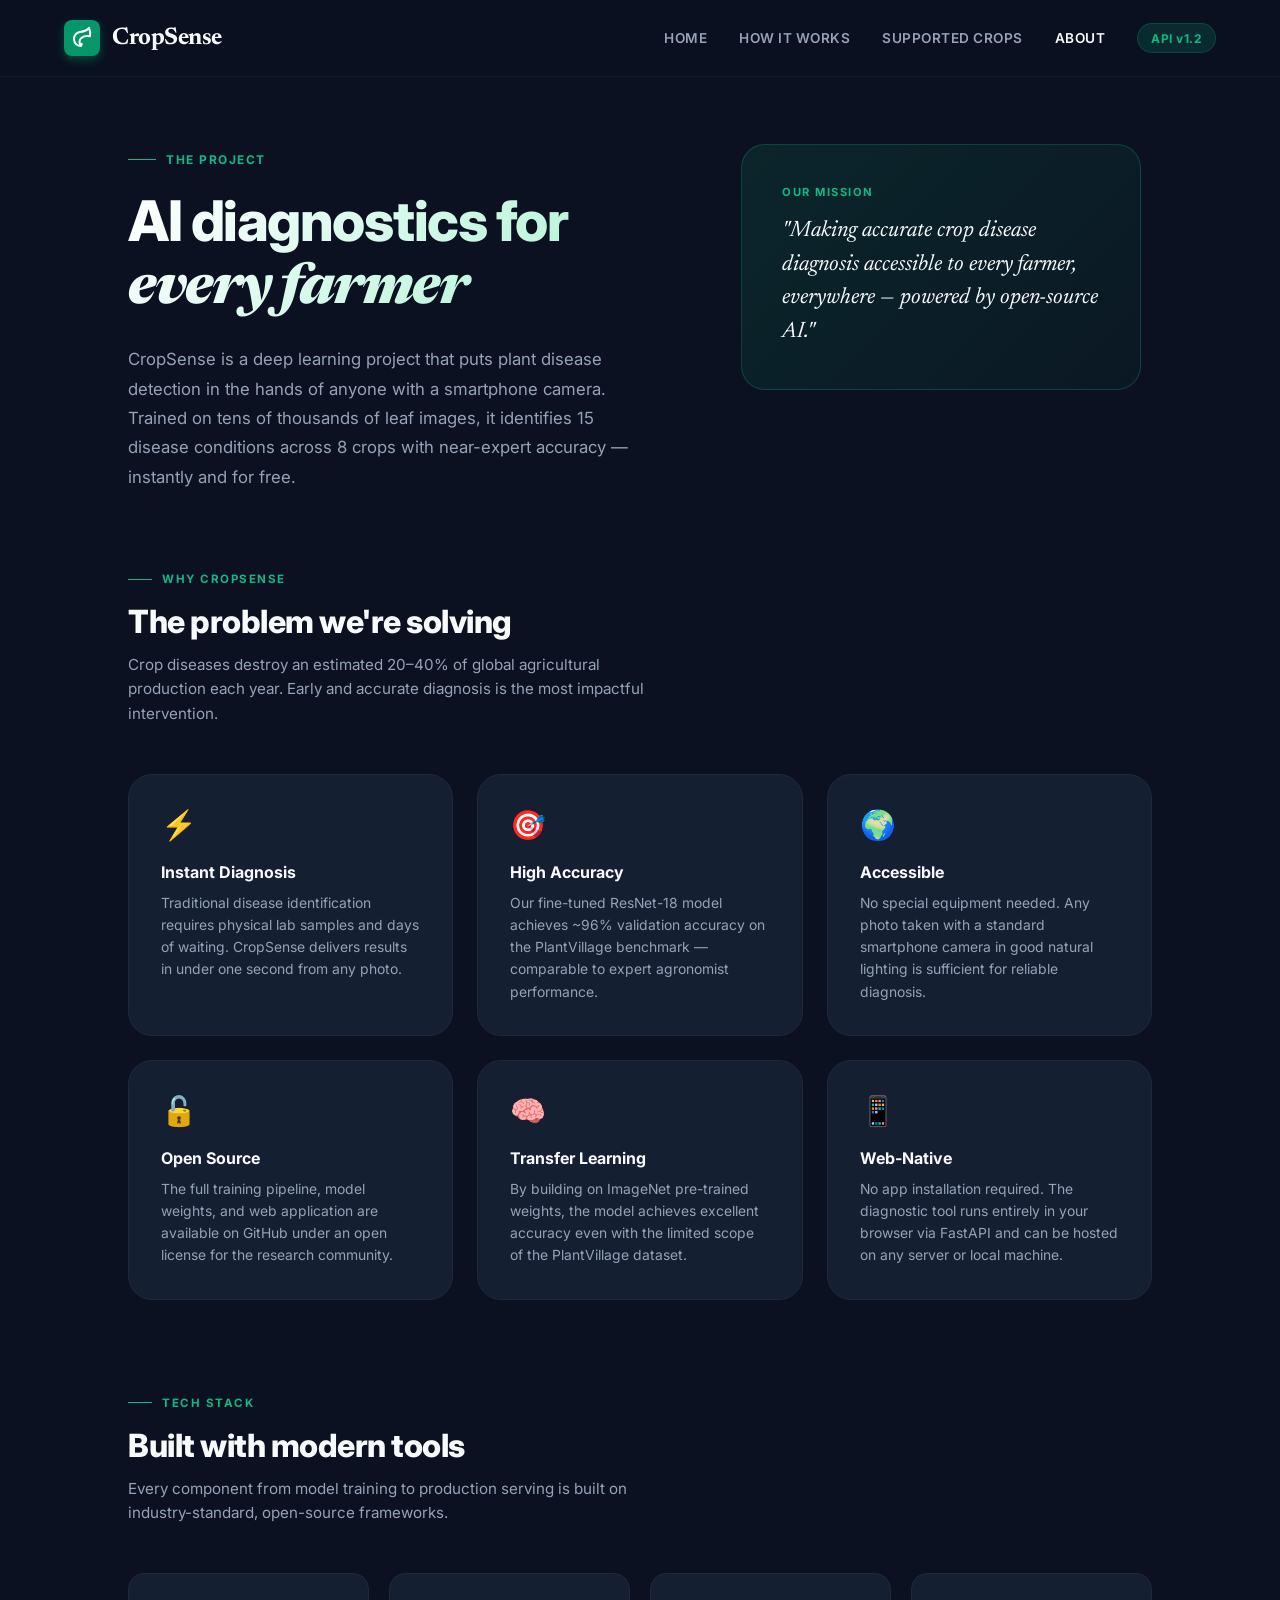
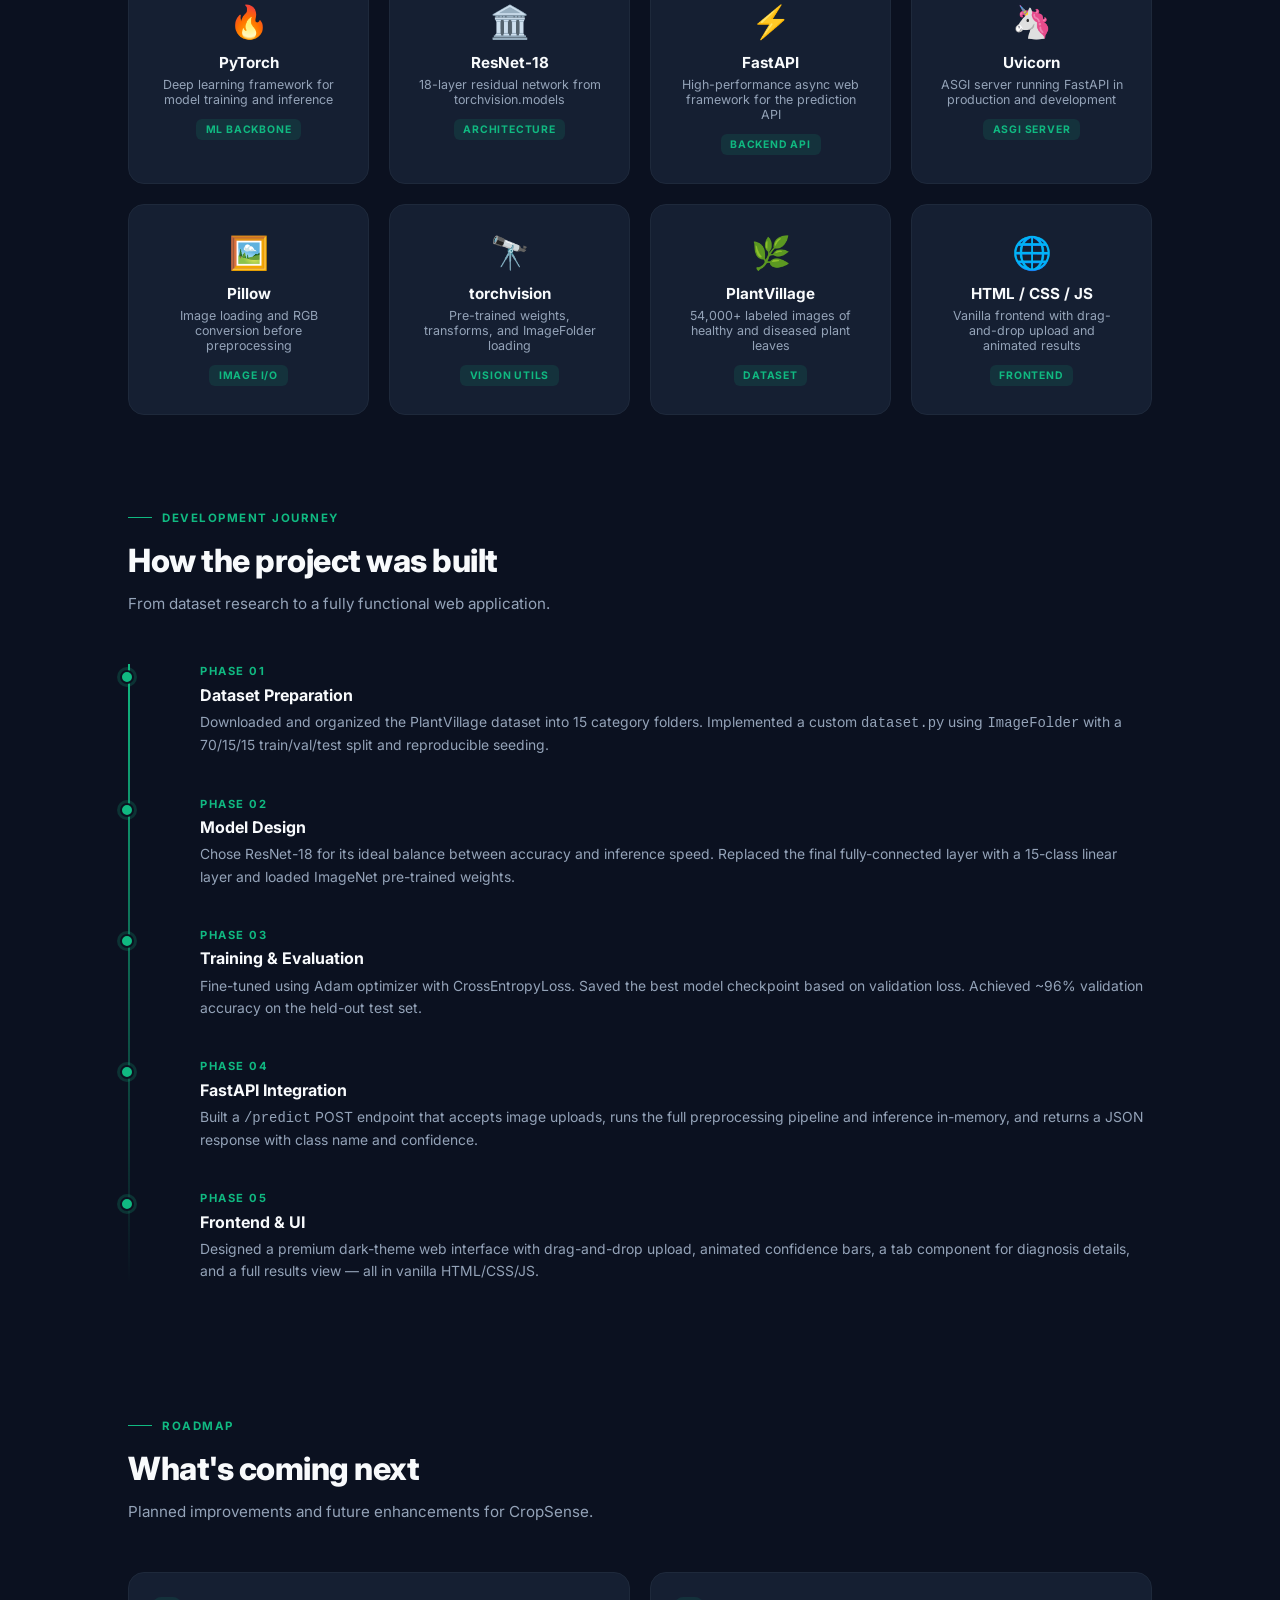
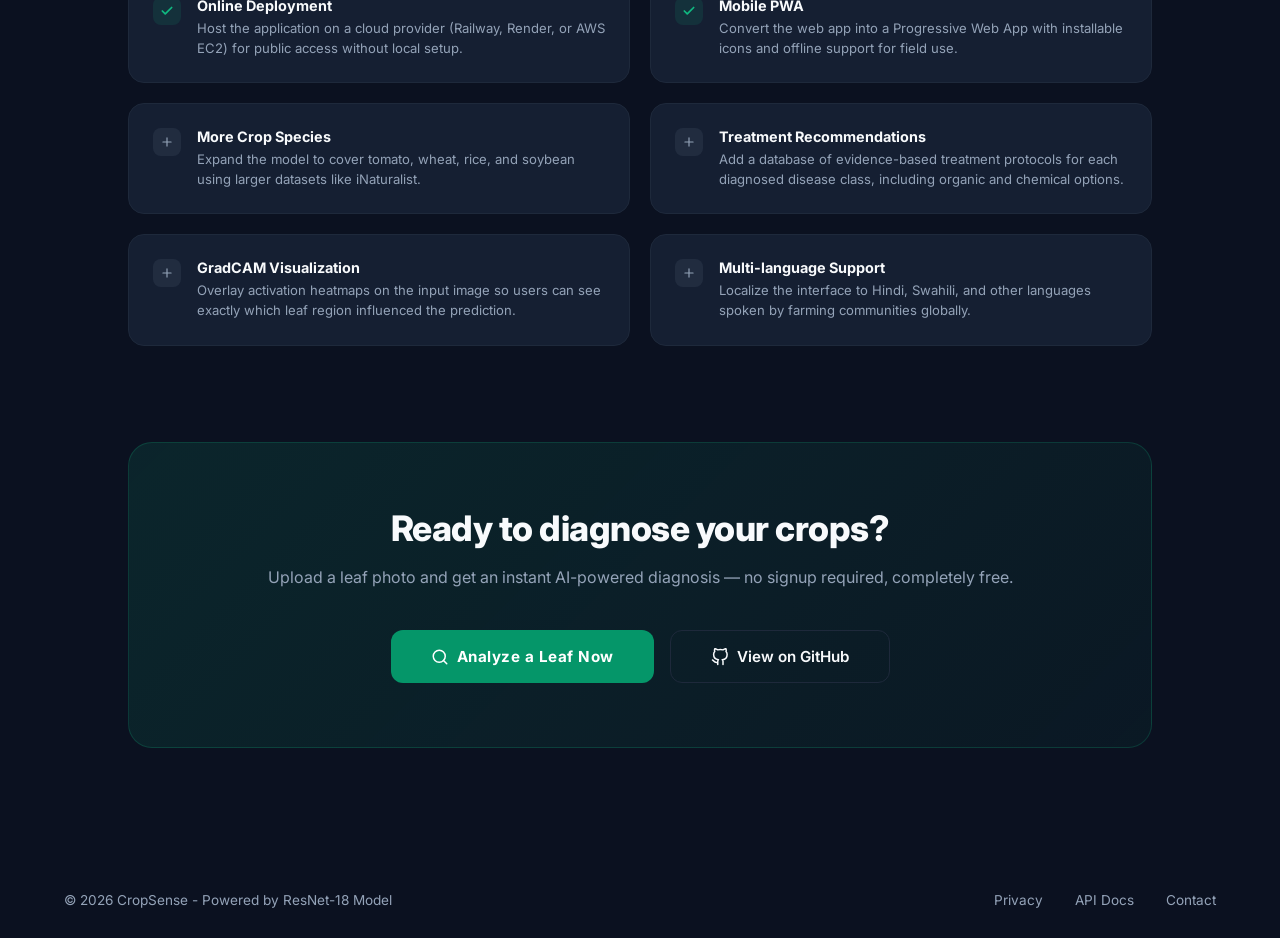
==== commit f3c73768: "Corrected the number of crops and diseases" ====
--- a/static/about.html
+++ b/static/about.html
@@ -222,7 +222,7 @@
         <div class="hero-left">
             <div class="tag"><span class="line"></span> THE PROJECT</div>
             <h1>AI diagnostics for<br><span style="font-family:'Newsreader',serif;font-style:italic;">every farmer</span></h1>
-            <p class="lead">CropSense is a deep learning project that puts plant disease detection in the hands of anyone with a smartphone camera. Trained on tens of thousands of leaf images, it identifies 23 disease conditions across 8 crop families with near-expert accuracy — instantly and for free.</p>
+            <p class="lead">CropSense is a deep learning project that puts plant disease detection in the hands of anyone with a smartphone camera. Trained on tens of thousands of leaf images, it identifies 15 disease conditions across 8 crops with near-expert accuracy — instantly and for free.</p>
         </div>
         <div class="hero-right">
             <div class="mission-card">
@@ -340,12 +340,12 @@
             <div class="timeline-item">
                 <div class="timeline-phase">PHASE 01</div>
                 <h3>Dataset Preparation</h3>
-                <p>Downloaded and organized the PlantVillage dataset into 23 category folders. Implemented a custom <code>dataset.py</code> using <code>ImageFolder</code> with a 70/15/15 train/val/test split and reproducible seeding.</p>
+                <p>Downloaded and organized the PlantVillage dataset into 15 category folders. Implemented a custom <code>dataset.py</code> using <code>ImageFolder</code> with a 70/15/15 train/val/test split and reproducible seeding.</p>
             </div>
             <div class="timeline-item">
                 <div class="timeline-phase">PHASE 02</div>
                 <h3>Model Design</h3>
-                <p>Chose ResNet-18 for its ideal balance between accuracy and inference speed. Replaced the final fully-connected layer with a 23-class linear layer and loaded ImageNet pre-trained weights.</p>
+                <p>Chose ResNet-18 for its ideal balance between accuracy and inference speed. Replaced the final fully-connected layer with a 15-class linear layer and loaded ImageNet pre-trained weights.</p>
             </div>
             <div class="timeline-item">
                 <div class="timeline-phase">PHASE 03</div>
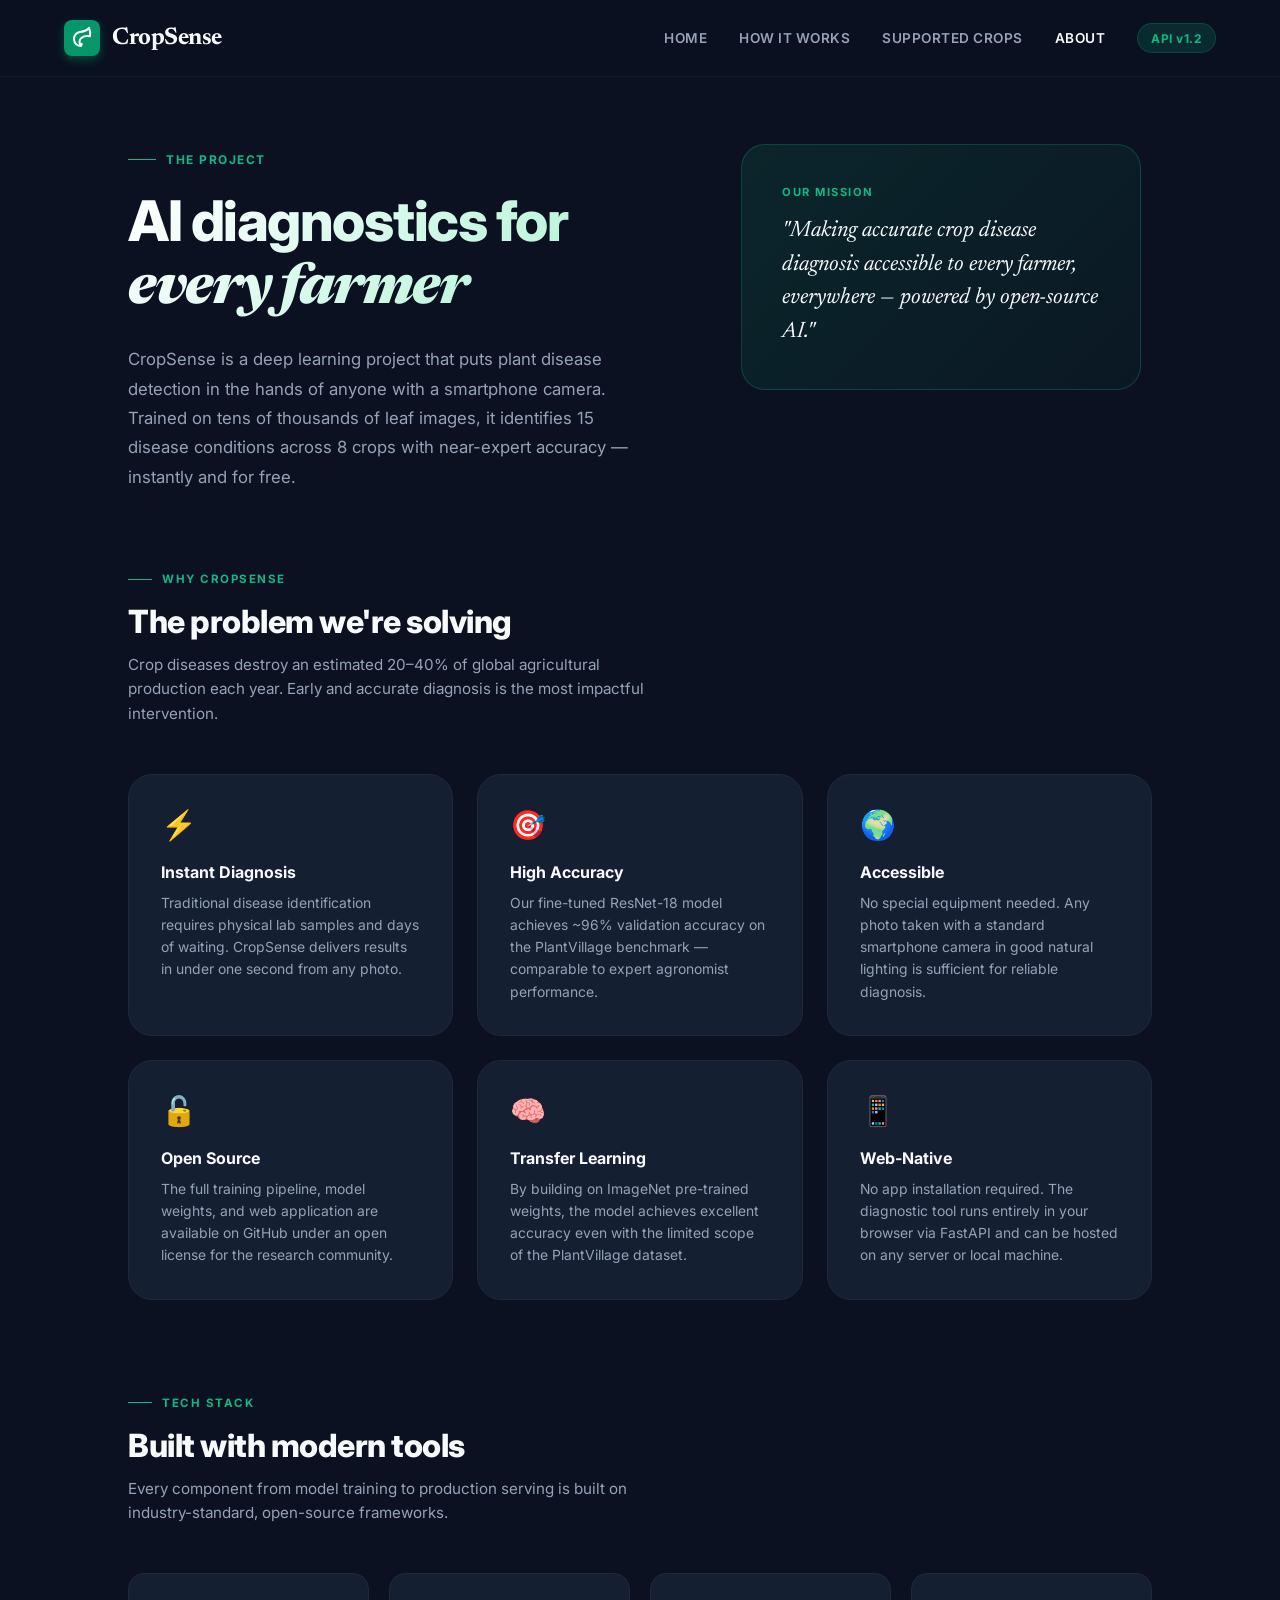
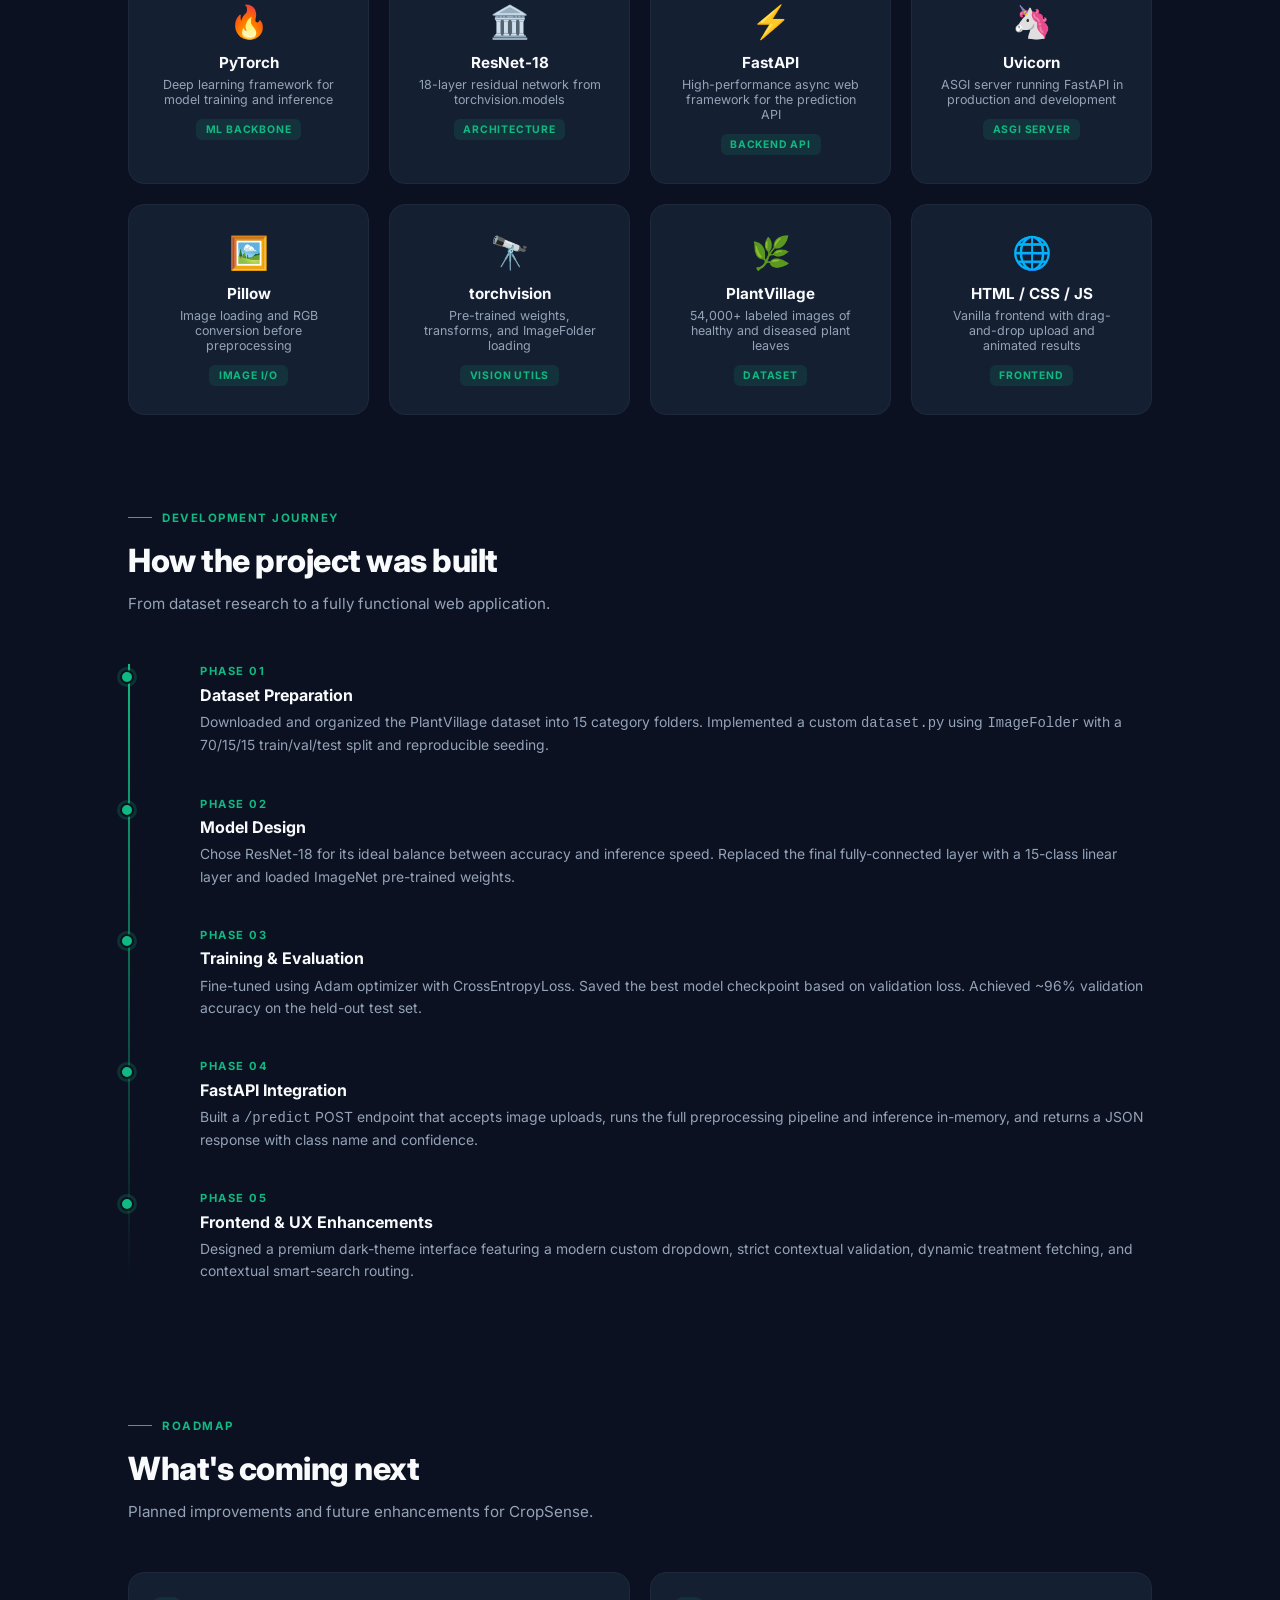
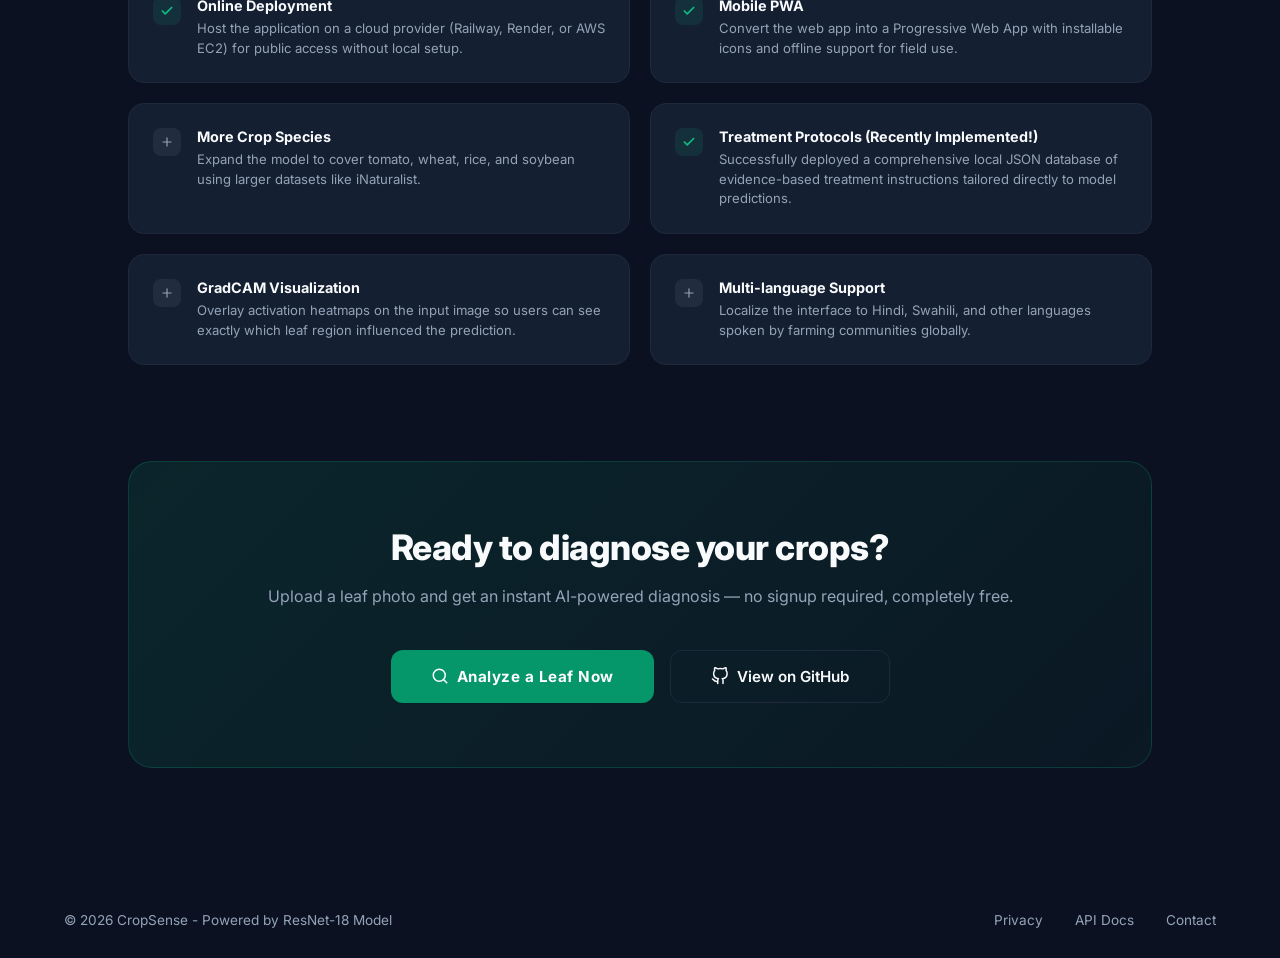
==== commit a4200ecd: "Updated UI and added the feature to detect non leaf/diff images , added feature to select the crop t" ====
--- a/static/about.html
+++ b/static/about.html
@@ -359,8 +359,8 @@
             </div>
             <div class="timeline-item">
                 <div class="timeline-phase">PHASE 05</div>
-                <h3>Frontend &amp; UI</h3>
-                <p>Designed a premium dark-theme web interface with drag-and-drop upload, animated confidence bars, a tab component for diagnosis details, and a full results view — all in vanilla HTML/CSS/JS.</p>
+                <h3>Frontend &amp; UX Enhancements</h3>
+                <p>Designed a premium dark-theme interface featuring a modern custom dropdown, strict contextual validation, dynamic treatment fetching, and contextual smart-search routing.</p>
             </div>
         </div>
     </div>
@@ -400,12 +400,12 @@
                 </div>
             </div>
             <div class="roadmap-item">
-                <div class="roadmap-check future">
-                    <svg width="14" height="14" viewBox="0 0 24 24" fill="none" stroke="currentColor" stroke-width="2" stroke-linecap="round" stroke-linejoin="round"><line x1="12" y1="5" x2="12" y2="19"></line><line x1="5" y1="12" x2="19" y2="12"></line></svg>
-                </div>
-                <div>
-                    <h4>Treatment Recommendations</h4>
-                    <p>Add a database of evidence-based treatment protocols for each diagnosed disease class, including organic and chemical options.</p>
+                <div class="roadmap-check planned">
+                    <svg width="14" height="14" viewBox="0 0 24 24" fill="none" stroke="currentColor" stroke-width="3" stroke-linecap="round" stroke-linejoin="round"><polyline points="20 6 9 17 4 12"></polyline></svg>
+                </div>
+                <div>
+                    <h4>Treatment Protocols (Recently Implemented!)</h4>
+                    <p>Successfully deployed a comprehensive local JSON database of evidence-based treatment instructions tailored directly to model predictions.</p>
                 </div>
             </div>
             <div class="roadmap-item">
--- a/static/style.css
+++ b/static/style.css
@@ -612,9 +612,9 @@
 /* Action Cards */
 .action-cards {
     display: grid;
-    grid-template-columns: repeat(3, 1fr);
+    grid-template-columns: 1fr;
     gap: 1.5rem;
-    max-width: 1100px;
+    max-width: 400px;
     margin: 0 auto;
 }
 
@@ -657,24 +657,140 @@
 }
 
 /* Resets */
-#reset-workflow {
+/* Utilities */
+.btn-outline {
+    display: flex;
+    align-items: center;
+    justify-content: center;
+    gap: 10px;
+    padding: 0.8rem 1.5rem;
+    border-radius: var(--border-radius-lg);
+    font-weight: 600;
+    font-size: 0.85rem;
+    letter-spacing: 1px;
+    cursor: pointer;
+    background: transparent;
+    border: 1px solid rgba(255, 255, 255, 0.2);
+    color: var(--text-dark);
+    transition: all 0.2s ease;
     margin: 3rem auto 0 auto;
-    display: flex;
-    align-items: center;
-    gap: 8px;
-    color: var(--text-muted);
-    font-size: 0.8rem;
-    letter-spacing: 1px;
-    background: transparent;
-    border: none;
+}
+
+.btn-outline:hover {
+    background: rgba(255, 255, 255, 0.05);
+    border-color: rgba(255, 255, 255, 0.4);
+    transform: translateY(-2px);
+}
+
+/* Custom Dropdown */
+.custom-select-wrapper {
+    position: relative;
+    user-select: none;
+    width: 100%;
+}
+
+.custom-select-trigger {
+    display: flex;
+    justify-content: space-between;
+    align-items: center;
+    padding: 1rem 1.5rem;
+    border: 1px solid var(--border-light);
+    border-radius: var(--border-radius-lg);
+    background-color: rgba(0, 0, 0, 0.2);
+    color: var(--text-dark);
+    font-size: 1rem;
+    font-family: 'Inter', sans-serif;
     cursor: pointer;
-}
-
-#reset-workflow:hover {
-    color: var(--text-dark);
-}
-
-/* Utilities */
+    transition: all 0.2s ease;
+}
+
+.custom-select-trigger:hover {
+    border-color: rgba(255, 255, 255, 0.15);
+}
+
+.custom-select-trigger.active {
+    border-color: var(--text-light-green);
+    border-bottom-left-radius: 0;
+    border-bottom-right-radius: 0;
+}
+
+.custom-options-container {
+    position: absolute;
+    top: 100%;
+    left: 0;
+    width: 100%;
+    max-height: 250px;
+    overflow-y: auto;
+    background: var(--bg-card);
+    border: 1px solid var(--border-light);
+    border-top: none;
+    border-bottom-left-radius: var(--border-radius-lg);
+    border-bottom-right-radius: var(--border-radius-lg);
+    z-index: 100;
+    box-shadow: 0 10px 25px rgba(0, 0, 0, 0.5);
+    display: flex;
+    flex-direction: column;
+}
+
+.custom-options-container::-webkit-scrollbar {
+    width: 6px;
+}
+
+.custom-options-container::-webkit-scrollbar-thumb {
+    background: var(--border-light);
+    border-radius: 3px;
+}
+
+.custom-option {
+    padding: 1rem 1.5rem;
+    color: var(--text-dark);
+    cursor: pointer;
+    transition: background 0.2s;
+    font-size: 0.95rem;
+}
+
+.custom-option:hover {
+    background: rgba(16, 185, 129, 0.1);
+    color: var(--text-light-green);
+}
+
+/* Error Banner */
+.error-banner {
+    display: flex;
+    align-items: flex-start;
+    gap: 12px;
+    background: rgba(239, 68, 68, 0.1);
+    border: 1px solid rgba(239, 68, 68, 0.2);
+    padding: 1rem;
+    border-radius: 12px;
+    margin-bottom: 1.5rem;
+    color: #fca5a5;
+    animation: fadeIn 0.3s ease;
+}
+
+.error-icon {
+    flex-shrink: 0;
+    color: #ef4444;
+    margin-top: 2px;
+}
+
+.error-content {
+    display: flex;
+    flex-direction: column;
+    gap: 4px;
+    text-align: left;
+}
+
+.error-content strong {
+    color: #ef4444;
+    font-size: 0.95rem;
+}
+
+.error-content span {
+    font-size: 0.85rem;
+    line-height: 1.4;
+}
+
 .hidden {
     display: none !important;
 }
